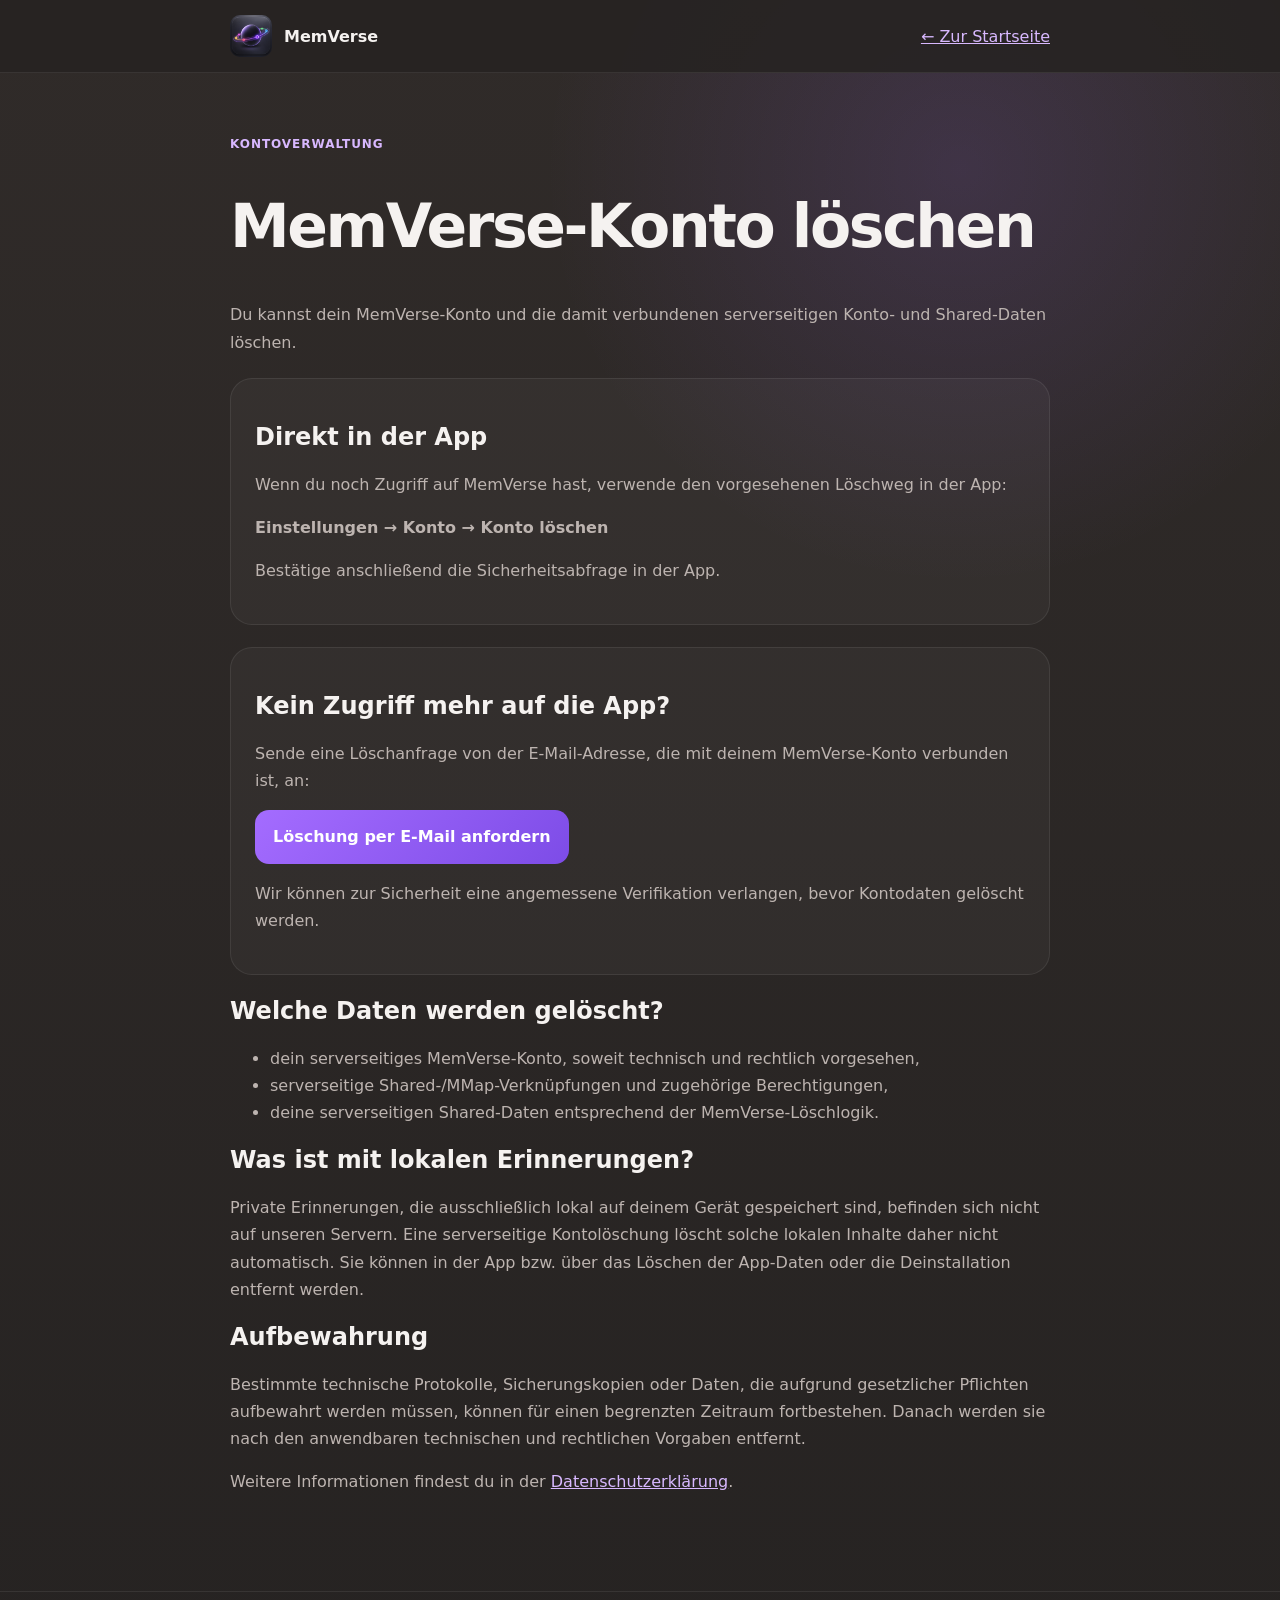
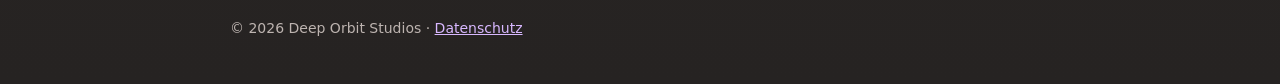
==== delete-account/index.html @ 35564738 "Add MemVerse account deletion page" ====
<!doctype html>
<html lang="de">
<head>
  <meta charset="utf-8">
  <meta name="viewport" content="width=device-width, initial-scale=1">
  <title>MemVerse-Konto löschen — Deep Orbit Studios</title>
  <meta name="description" content="So kannst du dein MemVerse-Konto und die damit verbundenen serverseitigen Daten löschen.">
  <meta name="theme-color" content="#2B2828">
  <link rel="icon" type="image/png" href="../assets/memverse-app-icon.png">
  <style>
    :root{--bg:#262322;--bg2:#302b29;--text:#f5f2f0;--muted:#bdb4b0;--violet:#a46cff;--violet2:#d8b8ff;--line:rgba(255,255,255,.08)}
    *{box-sizing:border-box} body{margin:0;font-family:Inter,ui-sans-serif,system-ui,-apple-system,BlinkMacSystemFont,"Segoe UI",sans-serif;background:radial-gradient(circle at 75% 10%,rgba(164,108,255,.14),transparent 26rem),linear-gradient(180deg,var(--bg2),var(--bg));color:var(--text);min-height:100vh}
    a{color:var(--violet2)} .wrap{width:min(820px,calc(100% - 32px));margin:auto} header{border-bottom:1px solid var(--line);background:rgba(38,35,34,.88)}
    nav{height:72px;display:flex;align-items:center;justify-content:space-between}.brand{display:flex;gap:12px;align-items:center;color:var(--text);text-decoration:none;font-weight:750}.brand img{width:42px;height:42px;border-radius:10px}
    main{padding:64px 0 80px} h1{font-size:clamp(38px,6vw,60px);letter-spacing:-.04em}.eyebrow{color:var(--violet2);font-size:12px;font-weight:750;letter-spacing:.08em;text-transform:uppercase}
    p,li{color:var(--muted);line-height:1.7}.card{background:rgba(255,255,255,.035);border:1px solid var(--line);border-radius:22px;padding:24px;margin:22px 0}.btn{display:inline-block;background:linear-gradient(135deg,var(--violet),#7d4ce7);color:#fff;text-decoration:none;padding:13px 18px;border-radius:14px;font-weight:750}
    footer{border-top:1px solid var(--line);padding:28px 0 48px;color:var(--muted);font-size:14px}
  </style>
</head>
<body>
<header><div class="wrap"><nav><a class="brand" href="../"><img src="../assets/memverse-app-icon.png" alt="MemVerse App Icon"><span>MemVerse</span></a><a href="../">← Zur Startseite</a></nav></div></header>
<main class="wrap">
  <div class="eyebrow">Kontoverwaltung</div>
  <h1>MemVerse-Konto löschen</h1>
  <p>Du kannst dein MemVerse-Konto und die damit verbundenen serverseitigen Konto- und Shared-Daten löschen.</p>

  <div class="card">
    <h2>Direkt in der App</h2>
    <p>Wenn du noch Zugriff auf MemVerse hast, verwende den vorgesehenen Löschweg in der App:</p>
    <p><strong>Einstellungen → Konto → Konto löschen</strong></p>
    <p>Bestätige anschließend die Sicherheitsabfrage in der App.</p>
  </div>

  <div class="card">
    <h2>Kein Zugriff mehr auf die App?</h2>
    <p>Sende eine Löschanfrage von der E-Mail-Adresse, die mit deinem MemVerse-Konto verbunden ist, an:</p>
    <p><a class="btn" href="mailto:memverse.app@gmail.com?subject=MemVerse%20Kontol%C3%B6schung">Löschung per E-Mail anfordern</a></p>
    <p>Wir können zur Sicherheit eine angemessene Verifikation verlangen, bevor Kontodaten gelöscht werden.</p>
  </div>

  <h2>Welche Daten werden gelöscht?</h2>
  <ul>
    <li>dein serverseitiges MemVerse-Konto, soweit technisch und rechtlich vorgesehen,</li>
    <li>serverseitige Shared-/MMap-Verknüpfungen und zugehörige Berechtigungen,</li>
    <li>deine serverseitigen Shared-Daten entsprechend der MemVerse-Löschlogik.</li>
  </ul>

  <h2>Was ist mit lokalen Erinnerungen?</h2>
  <p>Private Erinnerungen, die ausschließlich lokal auf deinem Gerät gespeichert sind, befinden sich nicht auf unseren Servern. Eine serverseitige Kontolöschung löscht solche lokalen Inhalte daher nicht automatisch. Sie können in der App bzw. über das Löschen der App-Daten oder die Deinstallation entfernt werden.</p>

  <h2>Aufbewahrung</h2>
  <p>Bestimmte technische Protokolle, Sicherungskopien oder Daten, die aufgrund gesetzlicher Pflichten aufbewahrt werden müssen, können für einen begrenzten Zeitraum fortbestehen. Danach werden sie nach den anwendbaren technischen und rechtlichen Vorgaben entfernt.</p>

  <p>Weitere Informationen findest du in der <a href="../privacy/">Datenschutzerklärung</a>.</p>
</main>
<footer><div class="wrap">© 2026 Deep Orbit Studios · <a href="../privacy/">Datenschutz</a></div></footer>
</body>
</html>
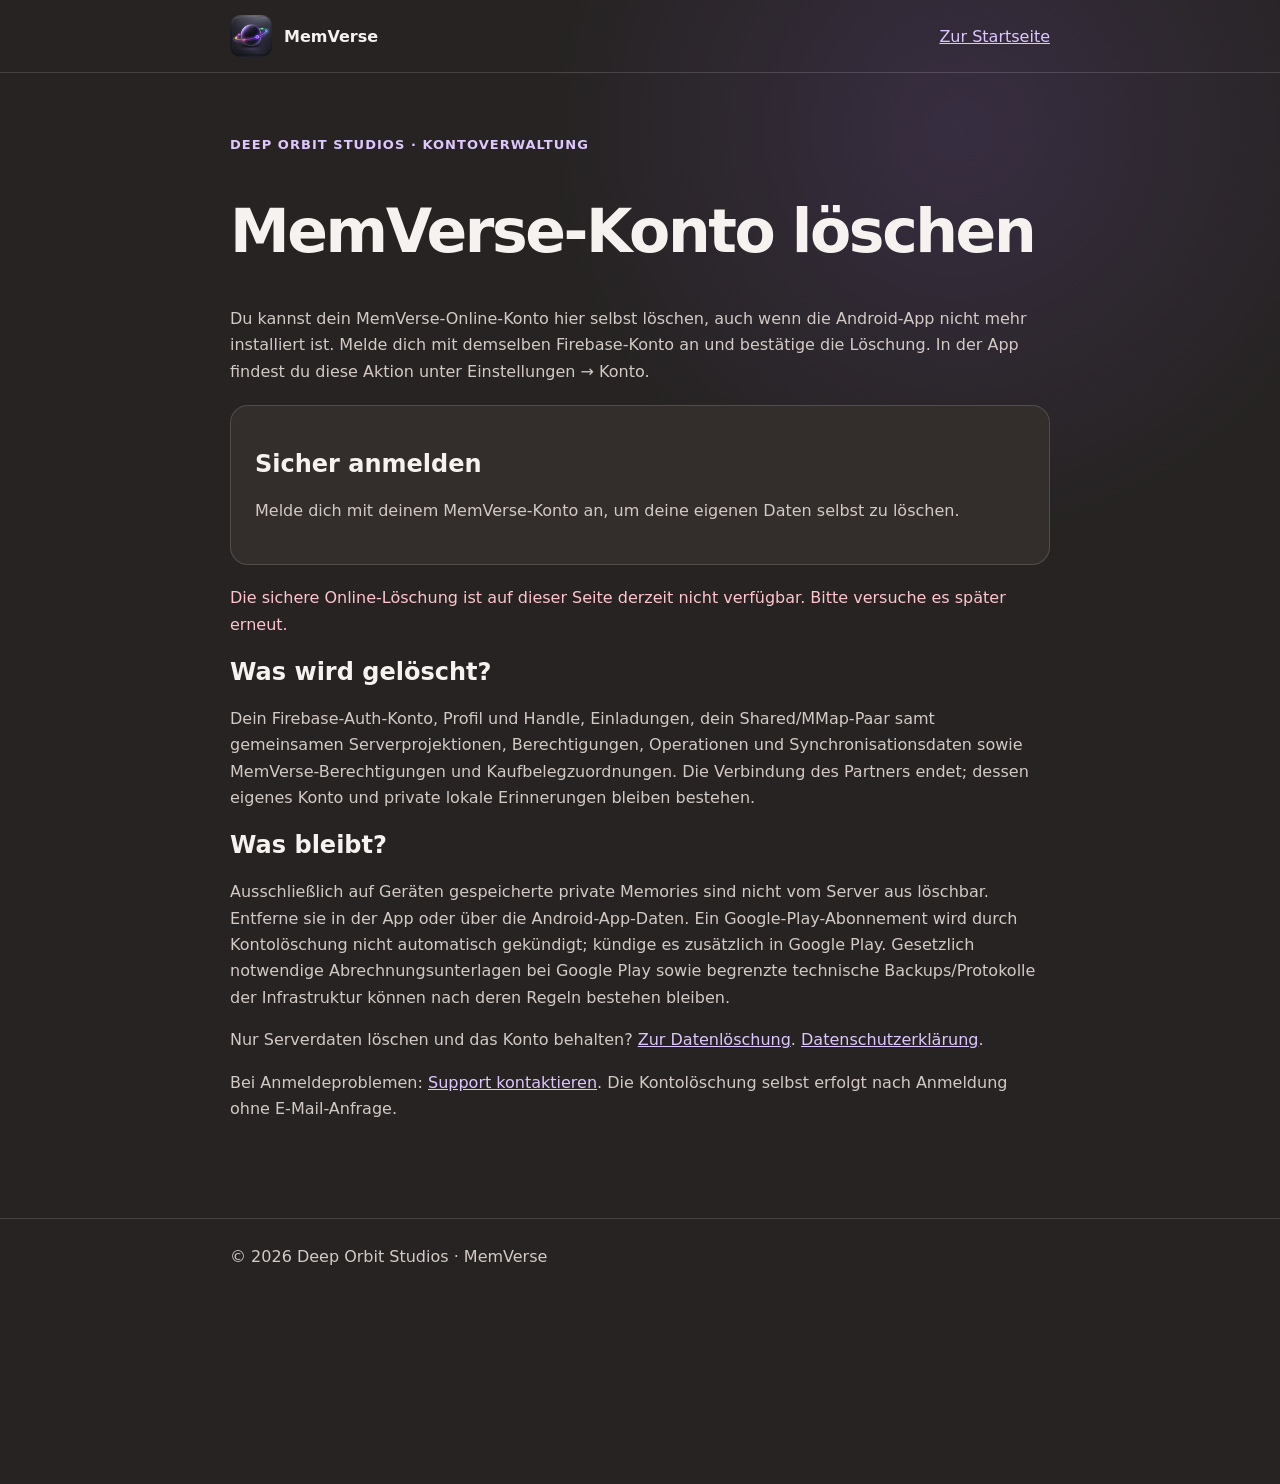
==== commit ae6b8be9: "Add authenticated self-service deletion page UI and disclosures" ====
--- a/delete-account/index.html
+++ b/delete-account/index.html
@@ -1,58 +1 @@
-<!doctype html>
-<html lang="de">
-<head>
-  <meta charset="utf-8">
-  <meta name="viewport" content="width=device-width, initial-scale=1">
-  <title>MemVerse-Konto löschen — Deep Orbit Studios</title>
-  <meta name="description" content="So kannst du dein MemVerse-Konto und die damit verbundenen serverseitigen Daten löschen.">
-  <meta name="theme-color" content="#2B2828">
-  <link rel="icon" type="image/png" href="../assets/memverse-app-icon.png">
-  <style>
-    :root{--bg:#262322;--bg2:#302b29;--text:#f5f2f0;--muted:#bdb4b0;--violet:#a46cff;--violet2:#d8b8ff;--line:rgba(255,255,255,.08)}
-    *{box-sizing:border-box} body{margin:0;font-family:Inter,ui-sans-serif,system-ui,-apple-system,BlinkMacSystemFont,"Segoe UI",sans-serif;background:radial-gradient(circle at 75% 10%,rgba(164,108,255,.14),transparent 26rem),linear-gradient(180deg,var(--bg2),var(--bg));color:var(--text);min-height:100vh}
-    a{color:var(--violet2)} .wrap{width:min(820px,calc(100% - 32px));margin:auto} header{border-bottom:1px solid var(--line);background:rgba(38,35,34,.88)}
-    nav{height:72px;display:flex;align-items:center;justify-content:space-between}.brand{display:flex;gap:12px;align-items:center;color:var(--text);text-decoration:none;font-weight:750}.brand img{width:42px;height:42px;border-radius:10px}
-    main{padding:64px 0 80px} h1{font-size:clamp(38px,6vw,60px);letter-spacing:-.04em}.eyebrow{color:var(--violet2);font-size:12px;font-weight:750;letter-spacing:.08em;text-transform:uppercase}
-    p,li{color:var(--muted);line-height:1.7}.card{background:rgba(255,255,255,.035);border:1px solid var(--line);border-radius:22px;padding:24px;margin:22px 0}.btn{display:inline-block;background:linear-gradient(135deg,var(--violet),#7d4ce7);color:#fff;text-decoration:none;padding:13px 18px;border-radius:14px;font-weight:750}
-    footer{border-top:1px solid var(--line);padding:28px 0 48px;color:var(--muted);font-size:14px}
-  </style>
-</head>
-<body>
-<header><div class="wrap"><nav><a class="brand" href="../"><img src="../assets/memverse-app-icon.png" alt="MemVerse App Icon"><span>MemVerse</span></a><a href="../">← Zur Startseite</a></nav></div></header>
-<main class="wrap">
-  <div class="eyebrow">Kontoverwaltung</div>
-  <h1>MemVerse-Konto löschen</h1>
-  <p>Du kannst dein MemVerse-Konto und die damit verbundenen serverseitigen Konto- und Shared-Daten löschen.</p>
-
-  <div class="card">
-    <h2>Direkt in der App</h2>
-    <p>Wenn du noch Zugriff auf MemVerse hast, verwende den vorgesehenen Löschweg in der App:</p>
-    <p><strong>Einstellungen → Konto → Konto löschen</strong></p>
-    <p>Bestätige anschließend die Sicherheitsabfrage in der App.</p>
-  </div>
-
-  <div class="card">
-    <h2>Kein Zugriff mehr auf die App?</h2>
-    <p>Sende eine Löschanfrage von der E-Mail-Adresse, die mit deinem MemVerse-Konto verbunden ist, an:</p>
-    <p><a class="btn" href="mailto:memverse.app@gmail.com?subject=MemVerse%20Kontol%C3%B6schung">Löschung per E-Mail anfordern</a></p>
-    <p>Wir können zur Sicherheit eine angemessene Verifikation verlangen, bevor Kontodaten gelöscht werden.</p>
-  </div>
-
-  <h2>Welche Daten werden gelöscht?</h2>
-  <ul>
-    <li>dein serverseitiges MemVerse-Konto, soweit technisch und rechtlich vorgesehen,</li>
-    <li>serverseitige Shared-/MMap-Verknüpfungen und zugehörige Berechtigungen,</li>
-    <li>deine serverseitigen Shared-Daten entsprechend der MemVerse-Löschlogik.</li>
-  </ul>
-
-  <h2>Was ist mit lokalen Erinnerungen?</h2>
-  <p>Private Erinnerungen, die ausschließlich lokal auf deinem Gerät gespeichert sind, befinden sich nicht auf unseren Servern. Eine serverseitige Kontolöschung löscht solche lokalen Inhalte daher nicht automatisch. Sie können in der App bzw. über das Löschen der App-Daten oder die Deinstallation entfernt werden.</p>
-
-  <h2>Aufbewahrung</h2>
-  <p>Bestimmte technische Protokolle, Sicherungskopien oder Daten, die aufgrund gesetzlicher Pflichten aufbewahrt werden müssen, können für einen begrenzten Zeitraum fortbestehen. Danach werden sie nach den anwendbaren technischen und rechtlichen Vorgaben entfernt.</p>
-
-  <p>Weitere Informationen findest du in der <a href="../privacy/">Datenschutzerklärung</a>.</p>
-</main>
-<footer><div class="wrap">© 2026 Deep Orbit Studios · <a href="../privacy/">Datenschutz</a></div></footer>
-</body>
-</html>
+<!doctype html><html lang="de"><head><meta charset="utf-8"><meta name="viewport" content="width=device-width, initial-scale=1"><meta http-equiv="refresh" content="0;url=../delete-account.html"><title>MemVerse-Konto löschen</title></head><body><p><a href="../delete-account.html">Zur sicheren Online-Kontolöschung</a></p></body></html>
